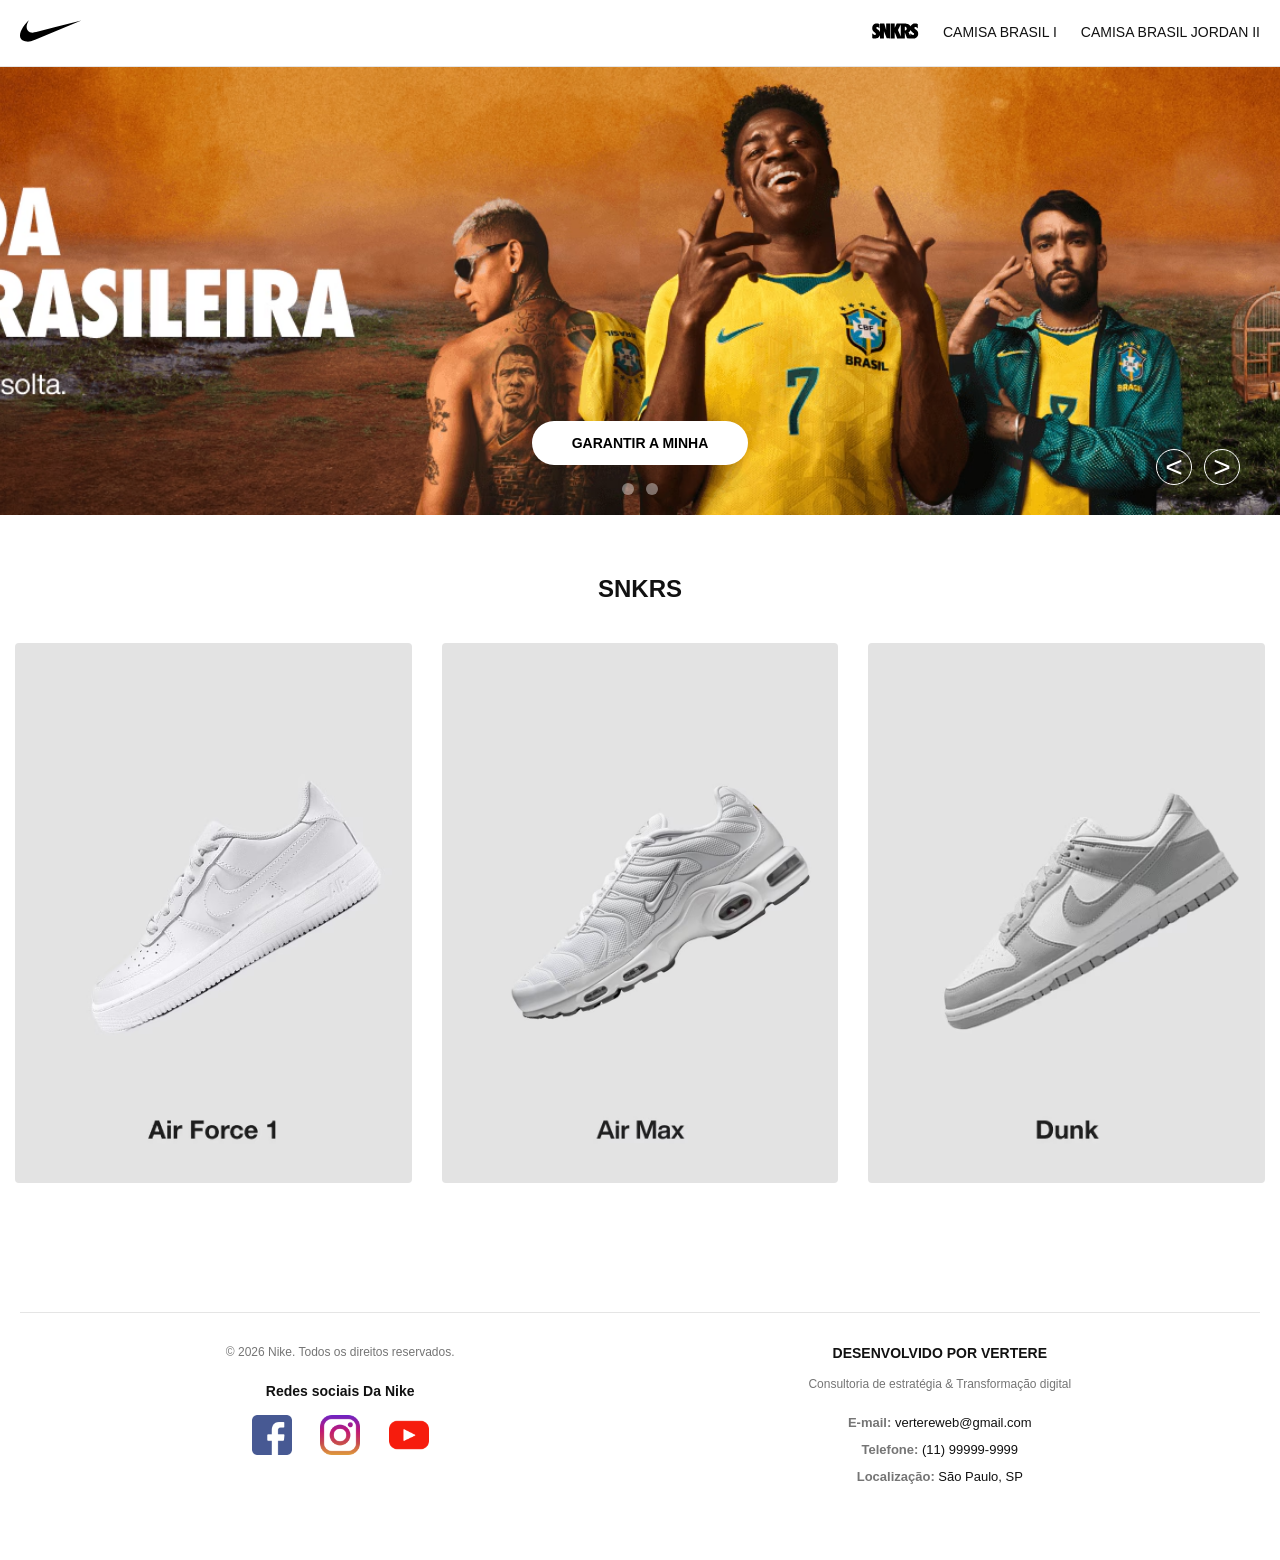
==== index.html @ e6265581 "primeiro commit pre tcc" ====
<!DOCTYPE html>
<html lang="pt-BR">
<head>
    <meta charset="UTF-8">
    <title>Nike | Just Do It</title>
    <link rel="stylesheet" href="css/style.css">
    <link rel="icon" type="image/jpeg" href="./img/icon-logo-nike.jpg">
</head>
<body>

    <header>
        <div class="container">
             <a href="./index.html">
                <img src="./img/img-index/logo_nike.svg" alt="LOGO DA NIKE">
             </a>
            <nav>
                <ul>
                    <li><a href="#secao-snkrs"><img src="./img/img-index/snkrs.svg" alt="snkrs"></a></li>
                    <li><a href="./AlegriaQueApavora.html">Camisa Brasil I</a></li>
                    <li><a href="./JogaSinistro.html">Camisa Brasil Jordan II</a></li>
                </ul>
            </nav>
        </div>
    </header>

   <main>
        
        <section id="hero-carousel">
            
            <div class="slider-container">
                
                <div id="slide1" class="slide" style="background-image: url('./img/img-index/Camisa_1_Da_Seleção_Brasileira.avif');">
                    <div class="slide-content">
                        <div class="botoes-hero">
                            <a href="./AlegriaQueApavora.html" class="btn-hero btn-white">Garantir a Minha</a>
                        </div>
                    </div>
                </div>

                <div id="slide2" class="slide bg-secundario" style="background-image: url('./img/img-index/joga_sinistro.jpg');">
                    <div class="slide-content">
                        <div class="botoes-hero">
                            <a href="./JogaSinistro.html" class="btn-hero btn-white">Garantir a Minha</a>
                        </div>
                    </div>
                </div>
            </div>

            <div class="slider-dots">
                <a href="#slide1" class="dot"></a>
                <a href="#slide2" class="dot"></a>
            </div>

            <div class="slider-controls">
                <a href="#slide1" class="icon arrow-icon">&lt;</a> 
                <a href="#slide2" class="icon arrow-icon">&gt;</a> 
            </div>
        </section>

        <section id="secao-snkrs" class="destaques container">
            <h1 class="titulo-snkrs">SNKRS</h1>
            
            <article class="card-produto">
                <a href="./NikeAirForce1.html"><img src="./img/img-index/FAMOSO_AIR_force_1.avif" alt="Air Force"></a>
            </article>

            <article class="card-produto">
                <a href="./NikeAirMaxTNPlus.html"><img src="./img/img-index/AIR_MAX.avif" alt="Air Max TN Plus"></a>
            </article>

            <article class="card-produto">
                <a href="./NikeDunkLow.html"><img src="./img/img-index/FAMOSO_NIKE_DUNK_LOW.avif" alt="Dunk Low"></a>
            </article>
        </section>
    </main>

   <footer class="rodape-simples">
        <hr class="footer-linha">
        
        <!-- CAIXA PRINCIPAL DO RODAPÉ -->
        <div class="footer-container">
            
            <!-- LADO ESQUERDO: NIKE -->
            <div class="footer-bloco">
                <div class="footer-bottom-copy">
                    <p>&copy; 2026 Nike. Todos os direitos reservados.</p>
                </div>
                
                <div class="redes-sociais">
                    <h4 class="footer-title">Redes sociais Da Nike</h4>
                    <div class="icones-redes">
                        <a target="_blank" href="https://www.facebook.com/nike/about/"><img src="./img/img-Footer/facebook.png" alt="Facebook"></a>
                        <a target="_blank" href="https://www.instagram.com/nike/"><img src="./img/img-Footer/instagram.png" alt="Instagram"></a>
                        <a target="_blank" href="https://www.youtube.com/@nike"><img src="./img/img-Footer/youtube.png" alt="YouTube"></a>
                    </div>
                </div>
            </div>

            <!-- LADO DIREITO: VERTERE -->
            <div class="footer-bloco bloco-vertere">
                <h4 class="footer-title titulo-vertere">Desenvolvido por Vertere</h4>
                <p class="texto-vertere">Consultoria de estratégia & Transformação digital</p>
                
                <!-- Lista de contatos profissionais -->
                <ul class="contato-vertere">
                    <li><strong>E-mail:</strong> vertereweb@gmail.com</li>
                    <li><strong>Telefone:</strong> (11) 99999-9999</li>
                    <li><strong>Localização:</strong> São Paulo, SP</li>
                </ul>
            </div>
        </div>
    </footer>

</body>
</html>
---- css/style.css ----
/* TÓPICO 1: RESET E PADRÕES GERAIS */
* {                                    /* O asterisco seleciona todos os elementos do site. */
    margin: 0;                         /* Tira a margem padrão externa do navegador. O site cola nas bordas. */
    padding: 0;                        /* Tira os respiros internos que o navegador coloca sozinho. */
    box-sizing: border-box;            /* Fundamental: impede que a caixa estoure o tamanho quando você coloca borda ou padding. */
    font-family: "Helvetica Neue", Helvetica, Arial, sans-serif; /* Define a fonte oficial do site. */
}

body {                                 /* A tag body engloba tudo o que aparece na tela. */
    background-color: #ffffff;         /* Pinta o fundo da tela inteira de branco. */
    color: #111111;                    /* Define a cor padrão das palavras como um preto suave. */
}

h1, h2, h3, h4 {                       /* Agrupa todos os tamanhos de títulos do site para padronizar. */
    font-weight: 900;                  /* Deixa os títulos bem grossos e chamativos (negrito forte). */
}

a {                                    /* Seleciona todos os links da página (tudo o que dá pra clicar). */
    text-decoration: none;             /* Apaga a linha sublinhada padrão dos links da internet. */
    color: inherit;                    /* O link herda a cor do elemento que está atrás dele (não fica azul). */
}

/* TÓPICO 2: ESTRUTURA DE LAYOUT */
.container {                           /* É a caixa que organiza e segura os elementos no centro da tela. */
    width: 100%;                       /* Pede para a caixa usar toda a largura possível. */
    margin: 0 auto;                    /* Margem zero em cima/embaixo, e 'auto' nas laterais. Isso joga a caixa perfeitamente pro meio. */
    padding: 0 20px;                   /* Cria uma proteção de 20px nas laterais para que no celular a letra não encoste na borda do vidro. */
}

/* TÓPICO 3: CABEÇALHO E NAVEGAÇÃO */
header {                               /* O cabeçalho onde ficam a logo e os menus de navegação. */
    border-bottom: 1px solid #e5e5e5;  /* Desenha a linha cinza bem fininha separando o cabeçalho do restante da página. */
    padding: 20px 0;                   /* Aumenta a altura da barra dando 20px de respiro acima e abaixo do conteúdo interno. */
}

header .container {                    /* Pega só a caixa centralizadora específica que está dentro do cabeçalho. */
    display: flex;                     /* Ativa a magia do Flexbox para alinhar itens horizontalmente. */
    justify-content: space-between;    /* Pega o espaço vazio e joga no meio. A logo é jogada pra esquerda e o menu pra direita. */
    align-items: center;               /* Centraliza a logo e o menu na linha vertical para nada ficar mais alto que o outro. */
}

header nav ul {                        /* A lista de links de navegação. */
    display: flex;                     /* Usa o Flexbox de novo, agora para colocar os nomes do menu um do lado do outro. */
    gap: 24px;                         /* Cria um espaçamento perfeito e igual de 24 pixels entre cada link. */
    list-style: none;                  /* Tira as bolinhas pretas feias da formatação padrão de listas. */
}

header nav ul li a {                   /* Atinge especificamente a palavra clicável do menu. */
    font-size: 14px;                   /* Deixa o tamanho da fonte com aspecto moderno (pequeno e elegante). */
    text-transform: uppercase;         /* Força as letras do menu a ficarem MAIÚSCULAS independente do HTML. */
    color: #111111;                    /* Coloca uma cor quase preta para garantir boa leitura. */
}

header nav ul li a:hover {             /* Regra que só ativa quando o usuário passa o mouse por cima do link do menu. */
    color: #757575;                    /* O texto muda pra cor cinza, indicando que pode ser clicado (feedback visual). */
}

/* TÓPICO 4: CARROSSEL (BANNER PRINCIPAL) */
#hero-carousel {                       /* A área gigante que guarda as grandes imagens rotativas (banners). */
    position: relative;                /* Transforma essa área no ponto zero de referência para podermos colocar os botões soltos flutuando dentro dela. */
    width: 100%;                       /* O banner ocupa a tela inteira na largura. */
    height: 35vw;                      /* Altura dinâmica baseada na largura da tela, mantém o aspecto Widescreen. */
    min-height: 400px;                 /* Trava a altura em 400px. Assim, no celular a imagem não fica achatada parecendo um palito. */
    background-color: #f5f5f5;         /* Fundo cinza caso a imagem demore para carregar na internet lenta. */
}

.slider-container {                    /* A caixinha invisível que segura as duas imagens do banner. */
    position: relative;                /* Ajuda a não perder o posicionamento interno caso mudemos algo. */
    width: 100%;                       /* Ocupa a largura total do carrossel pai. */
    height: 100%;                      /* Ocupa a altura total do carrossel pai. */
}

.slide {                               /* A regra base que as duas fotos do banner dividem. */
    position: absolute;                /* Tira a foto do fluxo normal e faz ela "flutuar". É assim que colocamos uma foto em cima da outra no mesmo lugar. */
    top: 0;                            /* Cola a foto exatamente no teto do carrossel. */
    left: 0;                           /* Cola a foto exatamente na parede esquerda. */
    width: 100%;                       /* Estica a caixa da foto até preencher a tela inteira. */
    height: 100%;                      /* Estica a caixa da foto até preencher a altura toda. */
    background-size: cover;            /* Mágica braba: a foto cresce cobrindo tudo sem distorcer ou amassar, cortando só os excessos necessários. */
    background-position: center;       /* Garante que o umbigo da foto vai estar sempre no centro da tela. */
}

#slide2 {                              /* Regra específica para o Banner 2 (O do Joga Sinistro). */
    display: none;                     /* Apaga o banner 2 da existência. O site carrega mostrando só o Banner 1. */
}

#slide2:target {                       /* A regra mais importante do carrossel. É acionada se a URL do site tiver '#slide2' (após clique na seta ou bolinha). */
    display: block;                    /* O Banner 2 volta a existir e, como flutua, aparece em cima do Banner 1. */
}

.slide-content {                       /* Caixa invisível pra posicionar o botão "Garantir a minha" dentro da imagem. */
    position: absolute;                /* Solta a caixa para posicionar livremente dentro da imagem pai. */
    bottom: 50px;                      /* Levanta a caixa do botão a 50px de distância do chão da foto. */
    left: 0;                           /* Inicia a caixa encostada do lado esquerdo para o width 100% debaixo funcionar. */
    width: 100%;                       /* Pega toda a largura da tela para o text-align em seguida achar o centro verdadeiro. */
    text-align: center;                /* Joga o botão no centro horizontal perfeito da foto. */
}

/* TÓPICO 5: BOTÃO DE AÇÃO (DENTRO DO BANNER) */
.btn-hero {                            /* O botão branco que fica no meio da foto do carrossel. */
    display: inline-block;             /* Permite dar dimensões de bloco (padding alto) para a palavra sem quebrar a linha toda. */
    padding: 14px 40px;                /* Cria o "corpo" do botão: 14px de altura e 40px esticando para os lados. */
    border-radius: 30px;               /* Arredondamento agressivo. É o que cria a famosa aparência de "pílula". */
    font-weight: 700;                  /* Letra negrita para chamar a atenção para a compra. */
    font-size: 14px;                   /* Tamanho equilibrado. */
    text-transform: uppercase;         /* Força o texto "Garantir a minha" ficar CAIXA ALTA, dando estilo de urgência. */
    background-color: #ffffff;         /* Pinta o botão de branco. */
    color: #000000;                    /* O texto fica preto para contrastar com o fundo branco. */
}

.btn-hero:hover {                      /* Interação de passar o mouse no botão. */
    background-color: #cccccc;         /* O branco fica cinza claro, o feedback de clique padrão. */
}

/* CONTROLES DO CARROSSEL (BOLINHAS E SETAS) */
.slider-dots {                         /* Caixa que guarda as bolinhas no chão do carrossel. */
    position: absolute;                /* Solta a caixa para se posicionar de forma livre sobre as imagens. */
    bottom: 20px;                      /* Desce a caixa para ficar a 20 pixels da base do banner. */
    width: 100%;                       /* Pega a tela inteira. */
    display: flex;                     /* Aciona o Flexbox para alinhar as bolinhas com facilidade. */
    justify-content: center;           /* Joga todas as bolinhas pro centro. */
    gap: 12px;                         /* Dá exatos 12px de vão entre uma bolinha e outra. */
}

.slider-dots .dot {                    /* O desenho da bolinha de clique. */
    display: block;                    /* Transforma a âncora <a>, que por padrão é de texto, em um "bloco" quadrado para podermos pintar o fundo. */
    width: 12px;                       /* Define largura. */
    height: 12px;                      /* Define altura. Como altura=largura, é um quadrado perfeito. */
    background-color: rgba(255, 255, 255, 0.4); /* Fundo branco, mas com 40% de transparência (alfa), fica meio apagado. */
    border-radius: 50%;                /* Quebra 50% de cada canto do quadrado. Adivinha? Ele vira um círculo! Mágica do CSS. */
}

.slider-dots .dot:hover {              /* Passou o mouse na bolinha transparente? */
    background-color: #ffffff;         /* Ela vira branca forte e opaca. Sinalizando a escolha. */
}

.slider-controls {                     /* Caixa que segura as flechas direita/esquerda do banner. */
    position: absolute;                /* Solta por cima da imagem igual as bolinhas. */
    bottom: 30px;                      /* Levanta a 30px do chão da foto. */
    right: 40px;                       /* Cola a caixa na direita da tela com 40px de recuo para não sumir no monitor. */
    display: flex;                     /* Flexbox ativado pra colocar uma flecha do lado da outra. */
    gap: 12px;                         /* Espaçamento entre os dois botões redondos de flecha. */
}

.slider-controls .icon {               /* O botão redondo escuro que tem a flecha dentro. */
    display: flex;                     /* Flexbox dentro do botão pra alinhar o símbolo da flecha (</>) exatamente no centro. */
    align-items: center;               /* Centralização vertical da setinha. */
    justify-content: center;           /* Centralização horizontal da setinha. */
    width: 36px;                       /* Tamanho do botão redondo. */
    height: 36px;                      /* Altura do botão redondo. */
    border: 1px solid rgb(255, 255, 255); /* Desenha a borda fina redonda e branca em volta da seta. */
    border-radius: 50%;                /* Arredondamento no máximo pra ficar um círculo certinho. */
    color: #ffffff;                    /* Pinta a setinha do HTML de branco. */
    font-size: 30px;                   /* Deixa a seta grandona pro usuário ver e clicar fácil. */
}

.slider-controls .icon:hover {         /* Se colocar o mouse na setinha... */
    border-color: #ffffff;             /* A borda branca fica. */
    background-color: rgba(255, 255, 255, 0.1); /* Pinta o fundo vazio de branco, mas beeeeem ralinho (10%), criando um efeito lindo! */
}

/* TÓPICO 6: VITRINE DE PRODUTOS SNKRS */
.destaques {                           /* A área toda que vai guardar a palavra SNKRS e os 3 tênis. */
    padding: 60px 0;                   /* Distancia o conteúdo do banner (acima) e do rodapé (abaixo) com muita folga. */
    text-align: center;                /* Mágica do inline-block: todos os 3 cards que virão abaixo ficarão centralizados automaticamente na tela. */
}

.titulo-snkrs {                        /* O título grandão da seção (transferi o código inútil do HTML para cá). */
    margin-bottom: 40px;               /* Dá bastante espaço entre o título "SNKRS" e as fotos dos tênis. */
}

.card-produto {                        /* A caixa inteira individual onde o link da foto está guardado. */
    display: inline-block;             /* Permite definir tamanho do card, mas sem empurrar os próximos pra linha de baixo. */
    width: 31%;                        /* Cada caixa de foto fica com 31% do tamanho da tela. Cabem 3 e ainda sobram 7%. */
    margin: 0 1%;                      /* Esse 1% pra cada lado nos 3 cards preenche perfeitamente os espaços vazios e afasta as imagens uma da outra. */
}

.card-produto img {                    /* Alvo final: As fotonas bonitas dos Air Force, Air Max e Dunk da Home. */
    width: 100%;                       /* Diz pra foto preencher todos os 31% da caixa pai onde ela mora. */
    background-color: #f5f5f5;         /* Coloca um cinzinha atrás das fotos pra dar contraste com a página branca. */
    margin-bottom: 15px;               /* Apenas afasta um pouquinho por garantia. */
    border-radius: 4px;                /* Arredonda levemente os 4 cantos da foto do tênis. */
}

/* TÓPICO 9: RODAPÉ DIVIDIDO (NIKE + VERTERE) */
.rodape-simples {                      /* Envelopa todas as informações do rodapé. */
    margin-top: 50px;                  /* Afasta do conteúdo principal da loja. */
    padding: 0 20px 40px 20px;         /* Ajusta distâncias para as laterais e estufa a parte inferior. */
    text-align: center;                /* Centraliza os textos que não têm alinhamento específico. */
    background-color: #ffffff;         /* Garante o fundo branco puro. */
}

.footer-linha {                       /* A linha de separação fina na base do site. */
    border: none;                      /* Remove o formato padrão de linha 3D do navegador. */
    border-top: 1px solid #e5e5e5;     /* Linha limpa de 1 pixel na cor cinza clara. */
    margin-bottom: 32px;               /* Afasta a linha do conteúdo logo abaixo dela. */
}

/* A CLASSE .footer-container FOI APAGADA AQUI PORQUE ERA INÚTIL. ELA JÁ TEM WIDTH 100% POR NATUREZA. */

.footer-bloco {                        /* A técnica para dividir a tela em duas colunas. */
    display: inline-block;             /* Coloca o bloco da Nike e o da Vertere lado a lado na mesma linha. */
    width: 48%;                        /* Cada bloco ocupa quase metade da tela (sobra um pequeno respiro no meio). */
    min-width: 280px;                  /* GAMBIARRA RESPONSIVA: Se a tela for menor que 280px (celular), não tem espaço e as caixas quebram para a linha de baixo sozinhas! */
    vertical-align: top;               /* ADIÇÃO CRÍTICA: Força as duas caixas a ficarem alinhadas pelo topo. Sem isso, uma ficaria mais baixa que a outra. */
    padding: 0 15px;                   /* Dá um respiro interno para o texto não colar no vão central. */
    margin-bottom: 24px;               /* Margem para não amontoar caso ocorra a quebra de linha no celular. */
}

/* ÁREA DA NIKE (LADO ESQUERDO) */
.footer-bottom-copy {                  /* Caixa do texto "Todos os direitos reservados". */
    margin-bottom: 24px;               /* Afasta as redes sociais para baixo. */
    font-size: 12px;                   /* Letra pequena padronizada. */
    color: #757575;                    /* Cinza discreto. */
}

.footer-title {                        /* Subtítulos de ambas as colunas (Redes Sociais / Desenvolvido por). */
    font-size: 14px;                   /* Tamanho equilibrado. */
    font-weight: 900;                  /* Texto grosso chamativo. */
    margin-bottom: 16px;               /* Empurra as listas debaixo para não grudar no título. */
    color: #111111;                    /* Preto sólido para destaque. */
}

.icones-redes a {                      /* A tag <a> que embrulha cada foto do FB, IG, YT. */
    display: inline-block;             /* Transforma o link em bloco para aceitar margens. */
    margin: 0 12px;                    /* Cria o vão espaçado perfeito entre uma rede social e outra. */
}

.icones-redes img {                    /* A imagem dos ícones. */
    width: 40px;                       /* Trava no tamanho pequeno, resolvendo o problema original de fotos estouradas. */
}

/* ÁREA DA VERTERE (LADO DIREITO) */
.titulo-vertere {                      /* O nome "Desenvolvido por Vertere". */
    text-transform: uppercase;         /* Força a escrita em CAIXA ALTA, dando um tom forte de marca corporativa. */
}

.texto-vertere {                       /* O descritivo "Consultoria de estratégia...". */
    font-size: 12px;                   /* Letra discreta. */
    color: #757575;                    /* Cinza, para não competir com o título. */
    margin-bottom: 24px;               /* SUBSTITUI O PRIMEIRO <BR>: Cria o espaço necessário antes dos contatos usando CSS correto. */
}

.contato-vertere {                     /* A lista <ul> de telefones e emails. */
    list-style: none;                  /* Remove as bolinhas HTML da frente dos itens. */
    font-size: 13px;                   /* Tamanho sutil. */
    color: #111111;                    /* Cor quase preta de leitura principal. */
}

.contato-vertere li {                  /* Cada linha da sua lista de contato. */
    margin-bottom: 12px;               /* SUBSTITUI OS OUTROS <BR>: Gera o espaçamento entre o Email, o Telefone e a Localização. Fica perfeito e semântico. */
}

.contato-vertere strong {              /* Palavras chaves (E-mail:, Telefone:). */
    color: #757575;                    /* Deixa os rótulos em cinza, destacando seus dados reais que estão em preto ao lado. */
}
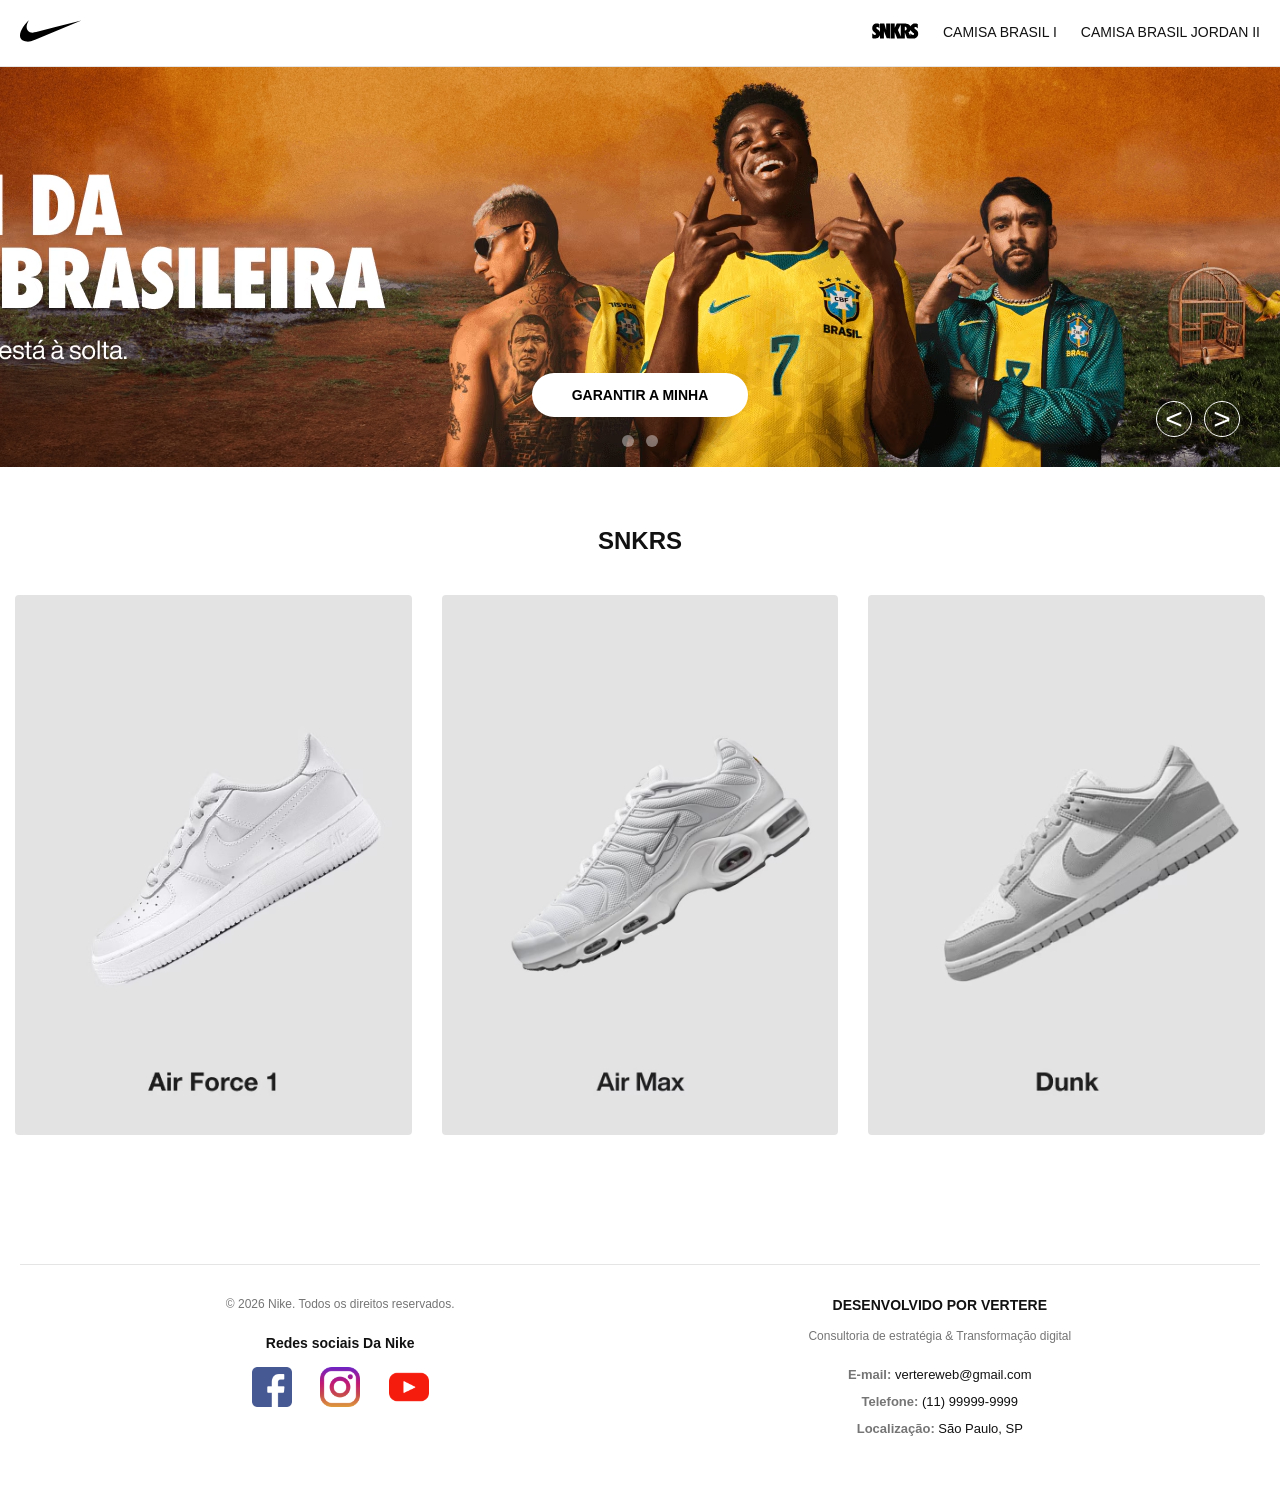
==== commit 718c62c5: "alteração no index" ====
--- a/index.html
+++ b/index.html
@@ -23,7 +23,7 @@
         </div>
     </header>
 
-   <main>
+   <main> 
         
         <section id="hero-carousel">
             
--- a/css/style.css
+++ b/css/style.css
@@ -59,7 +59,7 @@
 #hero-carousel {                       /* A área gigante que guarda as grandes imagens rotativas (banners). */
     position: relative;                /* Transforma essa área no ponto zero de referência para podermos colocar os botões soltos flutuando dentro dela. */
     width: 100%;                       /* O banner ocupa a tela inteira na largura. */
-    height: 35vw;                      /* Altura dinâmica baseada na largura da tela, mantém o aspecto Widescreen. */
+    height: 35px;                      /* Altura dinâmica baseada na largura da tela */
     min-height: 400px;                 /* Trava a altura em 400px. Assim, no celular a imagem não fica achatada parecendo um palito. */
     background-color: #f5f5f5;         /* Fundo cinza caso a imagem demore para carregar na internet lenta. */
 }
